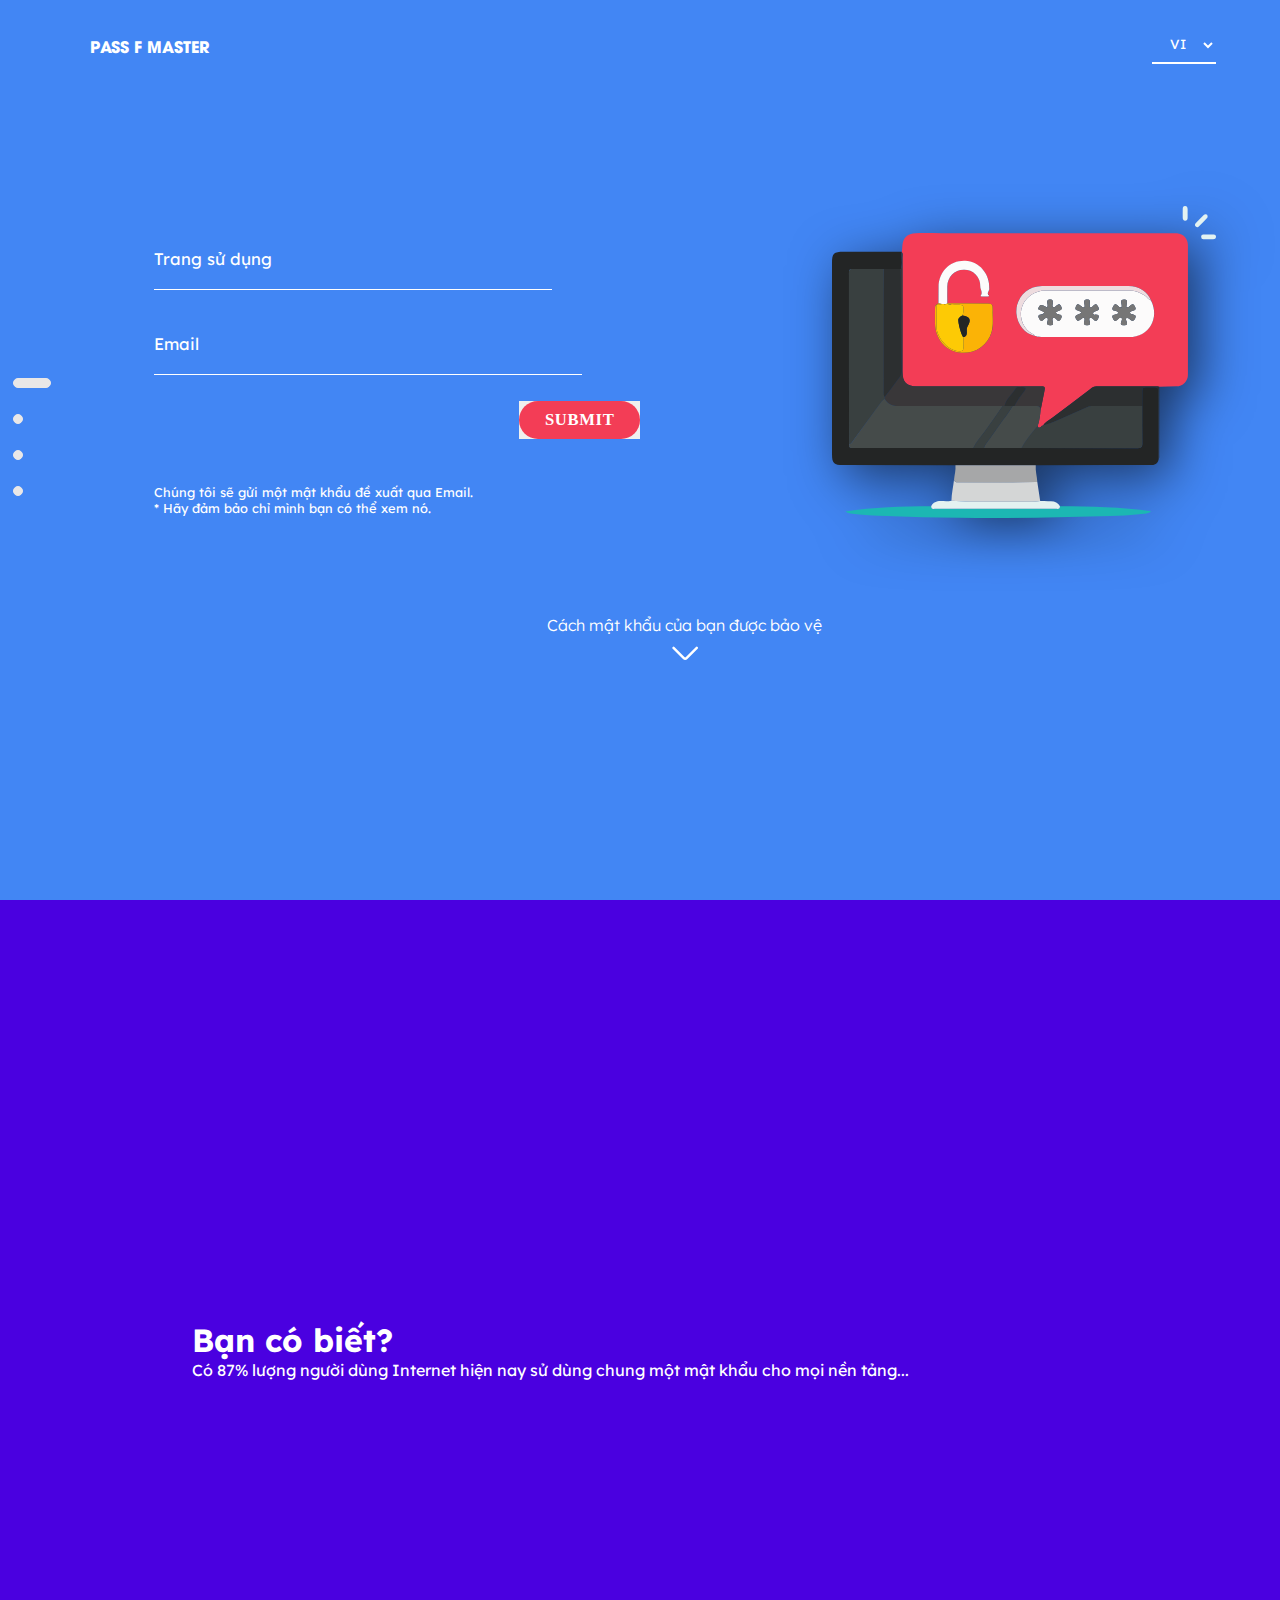
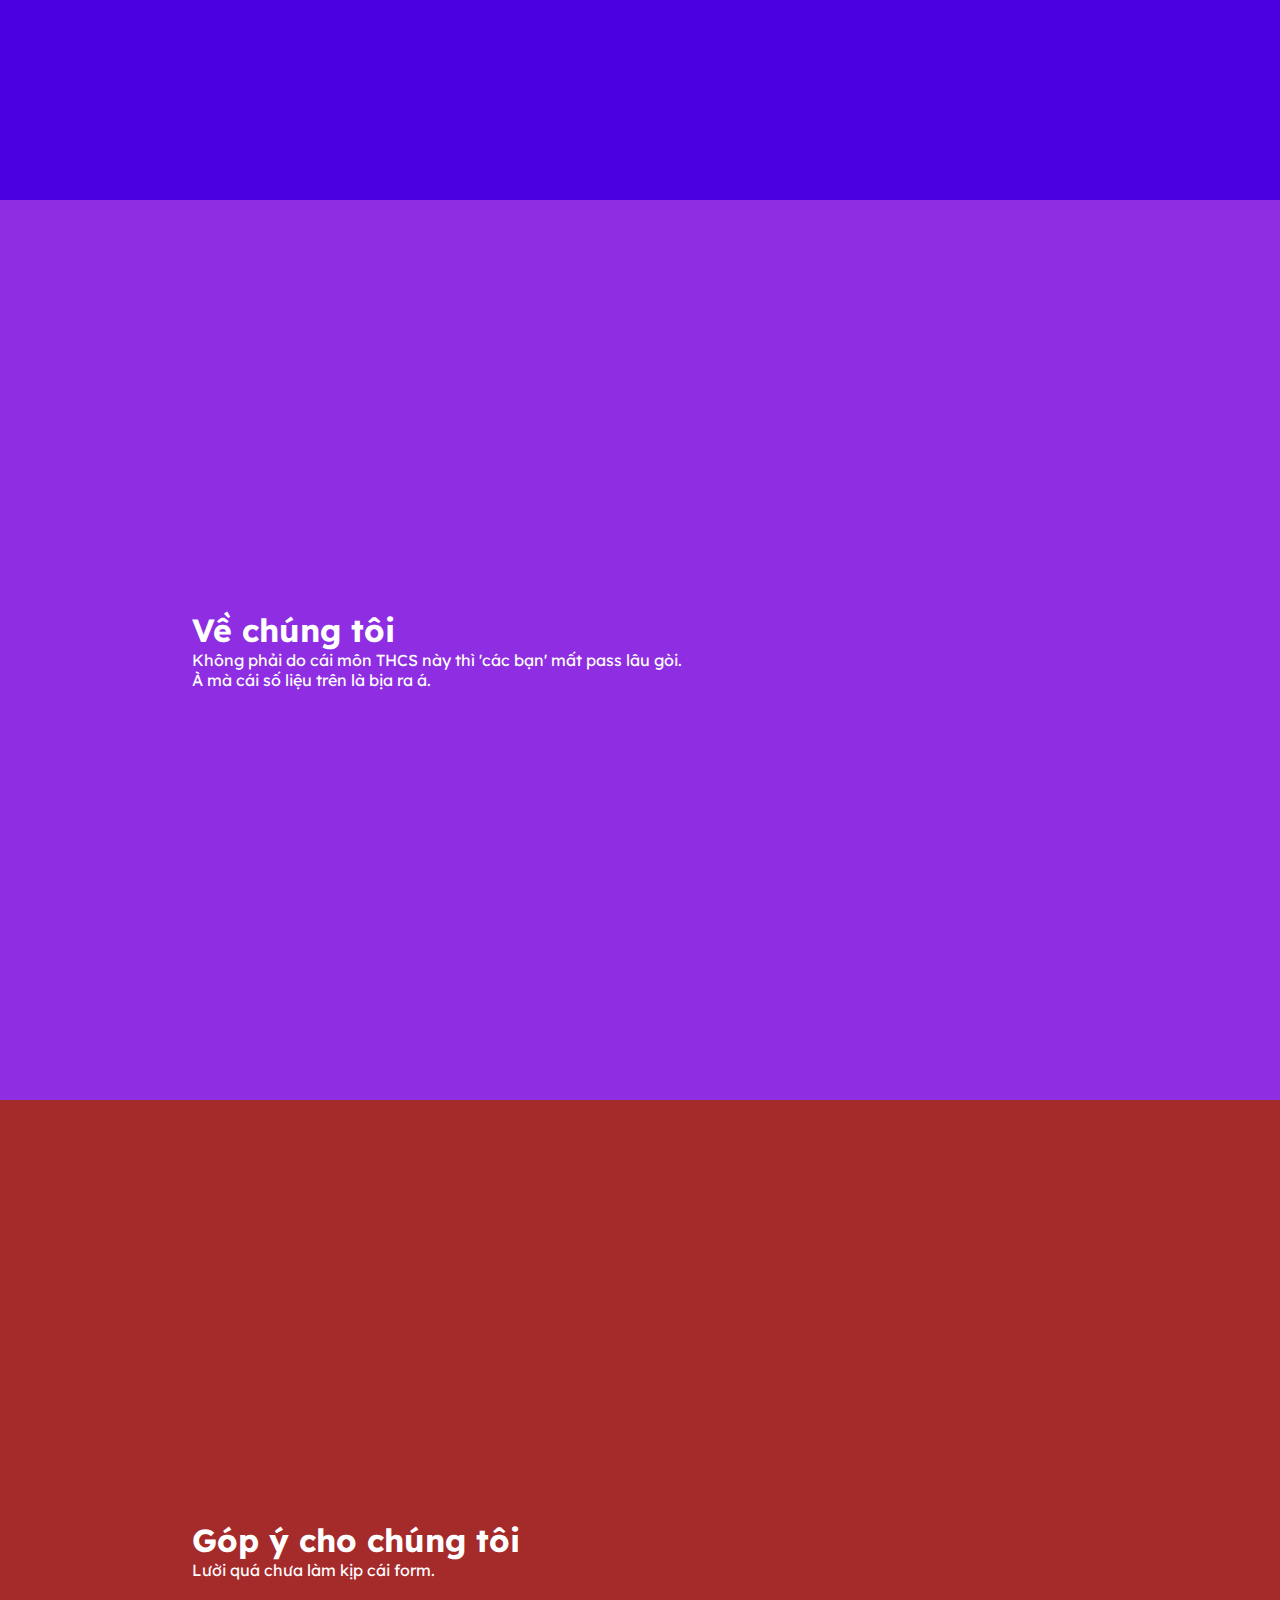
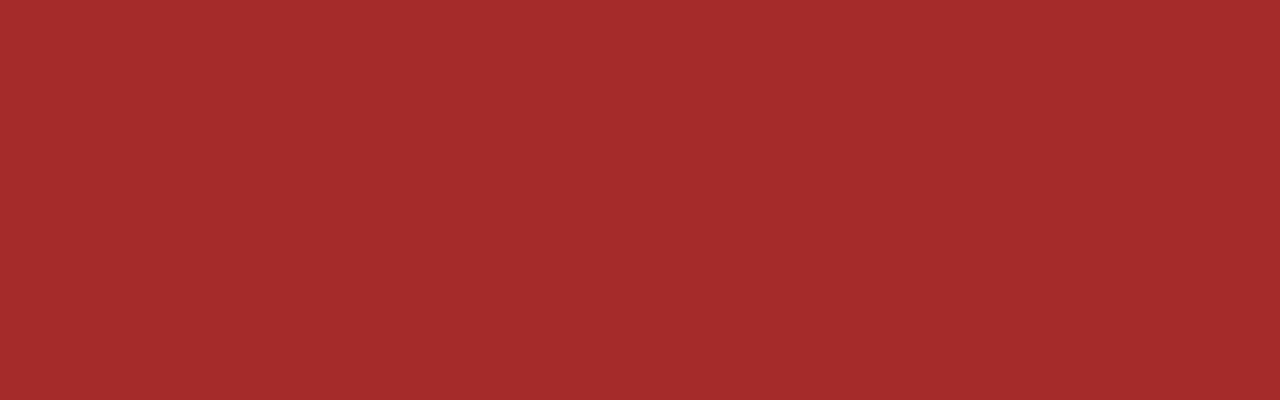
==== index.html @ 2cd06a3e "Rename Index.html to index.html" ====
<!DOCTYPE html>
<html lang="en">
  <head>
    <meta charset="UTF-8" />
    <meta http-equiv="X-UA-Compatible" content="IE=edge" />
    <meta name="viewport" content="width=device-width, initial-scale=1.0" />

    <title>Pass F Master - 'Pass' it Yourself</title>

    <img src="./Images/Socials.jpg" alt="Social_Image" style="display: none" />

    <link rel="preconnect" href="https://fonts.googleapis.com" />
    <link rel="preconnect" href="https://fonts.gstatic.com" crossorigin />
    <link
      href="https://fonts.googleapis.com/css2?family=Lexend:wght@100;200;300;400;500;600;700;800;900&display=swap"
      rel="stylesheet"
    />

    <link rel="stylesheet" href="./Styles/style.css" />
  </head>
  <body>
    <nav>
      <div id="NAV-dots"></div>
    </nav>
    <div class="container">
      <section class="section" id="section1">
        <div class="Header">
          <div id="logo">PASS F MASTER</div>
          <div id="Language_swap">
            <select name="Language" id="Language">
              <option value="VI">VI</option>
              <option value="EN">EN</option>
            </select>
          </div>
        </div>
        <div class="Main">
          <div id="submition">
            <form id="Social_Form" action="" method="POST">
              <div class="name-input" id="name">
                <input
                  type="text"
                  name="name"
                  autocomplete="off"
                  spellcheck="false"
                  required
                />
                <label for="name" class="name-label">
                  <span class="name-content">Trang sử dụng</span>
                </label>
              </div>
              <div class="name-input" id="mail">
                <input
                  type="text"
                  name="email"
                  autocomplete="off"
                  spellcheck="false"
                  required
                />
                <label for="name" class="name-label">
                  <span class="name-content">Email</span>
                </label>
              </div>

              <button type="submit">
                <div class="submit-button">
                  <div id="submit-confirm-box">
                    <svg
                      xmlns="http://www.w3.org/2000/svg"
                      viewBox="0 0 123.87 88.94"
                      id="submit-confirm"
                    >
                      <g id="Layer_2" data-name="Layer 2">
                        <g id="Layer_1-2" data-name="Layer 1">
                          <polyline
                            class="sbm-1"
                            points="5 49.02 39.93 83.94 118.87 5"
                          />
                        </g>
                      </g>
                    </svg>
                  </div>
                </div>
              </button>
            </form>
            <p>
              Chúng tôi sẽ gửi một mật khẩu đề xuất qua Email.<br />
              * Hãy đảm bảo chỉ mình bạn có thể xem nó.
            </p>
          </div>
          <div id="Illustration"></div>
        </div>
        <div class="Info_lead">
          <h2>Cách mật khẩu của bạn được bảo vệ</h2>
          <svg xmlns="http://www.w3.org/2000/svg" viewBox="0 0 200 315">
            <defs>
              <style>
                .sls-1 {
                  fill: none;
                  stroke: #292929;
                  stroke-linecap: round;
                  stroke-linejoin: round;
                  stroke-width: 50px;
                  overflow: visible;
                }
              </style>
            </defs>
            <g id="Layer_2" data-name="Layer 2">
              <g id="Layer_1-2" data-name="Layer 1">
                <path
                  class="sls-1"
                  d="M15,15,138,138a28,28,0,0,1,0,39.59l-123,123"
                />
              </g>
            </g>
          </svg>
        </div>
      </section>
      <section class="section" id="section2">
        <div class="column" id="You_Know">
          <h1>Bạn có biết?</h1>
          <p>
            Có 87% lượng người dùng Internet hiện nay sử dùng chung một mật khẩu
            cho mọi nền tảng...
          </p>
          <div class="Illustration"></div>
        </div>
        <div class="column"></div>
        <div class="column"></div>
      </section>
      <section class="section" id="section3">
            <div class="column" id="You_Know">
          <h1>Về chúng tôi</h1>
          <p>
            Không phải do cái môn THCS này thì 'các bạn' mất pass lâu gòi. <br>
            À mà cái số liệu trên là bịa ra á.
          </p>
          <div class="Illustration"></div>
      </section>
      <section class="section" id="section4">
            <div class="column" id="You_Know">
          <h1>Góp ý cho chúng tôi</h1>
          <p>
          Lười quá chưa làm kịp cái form.
          </p>
          <div class="Illustration"></div>
      </section>
    </div>
  </body>

  <script src="./app.js"></script>
</html>
---- Styles/style.css ----
* {
  margin: 0;
  padding: 0;
  -webkit-box-sizing: border-box;
          box-sizing: border-box;
  -webkit-transition: all 0.3s 0s ease-out;
  transition: all 0.3s 0s ease-out;
  font-family: "Lexend", sans-serif;
  -webkit-transition: height 0.8s 0.2s cubic-bezier(0.25, 0, 0, 1), width 0.8s 0.2s cubic-bezier(0.25, 0, 0, 1);
  transition: height 0.8s 0.2s cubic-bezier(0.25, 0, 0, 1), width 0.8s 0.2s cubic-bezier(0.25, 0, 0, 1);
}

@font-face {
  font-family: UTM Avo;
  src: url("../Fonts/utm-avo/UTM Avo.ttf") format("truetype");
  font-weight: normal;
}

@font-face {
  font-family: UTM Avo;
  src: url("../Fonts/utm-avo/UTM AvoBold.ttf") format("truetype");
  font-weight: bold;
}

@font-face {
  font-family: UTM Avo;
  src: url("../Fonts/utm-avo/UTM AvoBold_Italic.ttf") format("truetype");
  font-weight: bold;
  font-style: italic;
}

@font-face {
  font-family: UTM Avo;
  src: url("../Fonts/utm-avo/UTM AvoItalic.ttf") format("truetype");
  font-weight: normal;
  font-style: italic;
}

/*No scrolling on MY BODY*/
html {
  height: 100vh;
  width: 100vw;
  -webkit-transition: height 0.8s 0.2s cubic-bezier(0.25, 0, 0, 1);
  transition: height 0.8s 0.2s cubic-bezier(0.25, 0, 0, 1);
}

p,
h1,
h2,
h3 {
  color: white;
}

body {
  position: absolute;
  bottom: 0;
  width: 100vw;
  height: 100vh;
  overflow: hidden;
  background: #151515;
  -webkit-transition: all 0.8s 0.2s cubic-bezier(0.25, 0, 0, 1);
  transition: all 0.8s 0.2s cubic-bezier(0.25, 0, 0, 1);
}

nav {
  width: 5vw;
  height: 100vh;
  position: fixed;
  z-index: 11;
  display: -webkit-box;
  display: -ms-flexbox;
  display: flex;
  -webkit-box-orient: vertical;
  -webkit-box-direction: normal;
      -ms-flex-direction: column;
          flex-direction: column;
  -webkit-box-align: center;
      -ms-flex-align: center;
          align-items: center;
  -webkit-box-pack: center;
      -ms-flex-pack: center;
          justify-content: center;
  left: 0;
  bottom: 0;
  -webkit-transition: height 0.8s 0.2s cubic-bezier(0.25, 0, 0, 1);
  transition: height 0.8s 0.2s cubic-bezier(0.25, 0, 0, 1);
}

nav #return {
  background: transparent;
  width: 100%;
  height: 10vh;
  display: -webkit-box;
  display: -ms-flexbox;
  display: flex;
  -webkit-box-align: center;
      -ms-flex-align: center;
          align-items: center;
  -webkit-box-pack: center;
      -ms-flex-pack: center;
          justify-content: center;
  cursor: pointer;
}

nav #return:hover {
  background: #e9e7e7;
}

nav #return:hover .sls-1 {
  stroke: white;
}

nav #return svg {
  width: 30px;
  height: 30px;
  -webkit-transform: rotate(180deg) translateX(2px);
          transform: rotate(180deg) translateX(2px);
}

#NAV-dots {
  width: 100%;
  height: auto;
  display: -webkit-box;
  display: -ms-flexbox;
  display: flex;
  -webkit-box-orient: vertical;
  -webkit-box-direction: normal;
      -ms-flex-direction: column;
          flex-direction: column;
  -webkit-box-align: start;
      -ms-flex-align: start;
          align-items: flex-start;
  -webkit-box-pack: start;
      -ms-flex-pack: start;
          justify-content: flex-start;
  position: relative;
}

#NAV-dots .dot {
  height: 4vh;
  width: 100%;
  padding-left: 1vw;
  cursor: pointer;
}

#NAV-dots .dot div {
  background: #e9e7e7;
  width: 10px;
  height: 10px;
  border-radius: 7px;
  -webkit-transition: all 0.6s cubic-bezier(0.25, 0, 0, 1);
  transition: all 0.6s cubic-bezier(0.25, 0, 0, 1);
  border: 1px solid #e9e7e7;
}

#NAV-dots .dot:hover div {
  background: transparent;
}

#NAV-dots .dot:nth-child(1) div {
  width: 3vw;
  /*Reset On Page Reload*/
}

nav #Blank {
  height: 10vh;
}

/* Container - Scroll Part*/
.container {
  position: absolute;
  width: 100vw;
  min-height: 100vh;
  display: -webkit-box;
  display: -ms-flexbox;
  display: flex;
  -webkit-box-orient: vertical;
  -webkit-box-direction: normal;
      -ms-flex-direction: column;
          flex-direction: column;
  -webkit-box-align: start;
      -ms-flex-align: start;
          align-items: flex-start;
  -webkit-box-pack: start;
      -ms-flex-pack: start;
          justify-content: flex-start;
  -webkit-transition: height 0.8s 0.2s cubic-bezier(0.25, 0, 0, 1), width 0.8s 0.2s cubic-bezier(0.25, 0, 0, 1), -webkit-transform 0.6s cubic-bezier(0.25, 0, 0, 1);
  transition: height 0.8s 0.2s cubic-bezier(0.25, 0, 0, 1), width 0.8s 0.2s cubic-bezier(0.25, 0, 0, 1), -webkit-transform 0.6s cubic-bezier(0.25, 0, 0, 1);
  transition: transform 0.6s cubic-bezier(0.25, 0, 0, 1), height 0.8s 0.2s cubic-bezier(0.25, 0, 0, 1), width 0.8s 0.2s cubic-bezier(0.25, 0, 0, 1);
  transition: transform 0.6s cubic-bezier(0.25, 0, 0, 1), height 0.8s 0.2s cubic-bezier(0.25, 0, 0, 1), width 0.8s 0.2s cubic-bezier(0.25, 0, 0, 1), -webkit-transform 0.6s cubic-bezier(0.25, 0, 0, 1);
  -webkit-transform: translateY(0);
          transform: translateY(0);
}

.container section {
  -webkit-box-align: center;
      -ms-flex-align: center;
          align-items: center;
  -webkit-box-pack: center;
      -ms-flex-pack: center;
          justify-content: center;
  width: 100vw;
  height: 100vh;
  display: -webkit-box;
  display: -ms-flexbox;
  display: flex;
  position: relative;
}

#section1 {
  -webkit-box-align: center;
      -ms-flex-align: center;
          align-items: center;
  -webkit-box-pack: start;
      -ms-flex-pack: start;
          justify-content: flex-start;
  -webkit-box-orient: vertical;
  -webkit-box-direction: normal;
      -ms-flex-direction: column;
          flex-direction: column;
  gap: 2vw;
  background: #4286f4;
  padding-left: 7vw;
}

#section1 .Header {
  display: -webkit-box;
  display: -ms-flexbox;
  display: flex;
  width: 100%;
  height: 10vh;
  -webkit-box-orient: horizontal;
  -webkit-box-direction: normal;
      -ms-flex-direction: row;
          flex-direction: row;
  -webkit-box-align: center;
      -ms-flex-align: center;
          align-items: center;
  -webkit-box-pack: justify;
      -ms-flex-pack: justify;
          justify-content: space-between;
  padding-right: 5vw;
}

#section1 .Header #logo {
  color: white;
  font-family: "UTM Avo";
  font-weight: bold;
}

#section1 .Header select {
  width: 5vw;
  height: 3vw;
  border: none;
  background: none;
  border-bottom: white solid 2px;
  color: white;
  outline: none;
  text-align: center;
  position: relative;
}

#section1 .Header option {
  text-align: center;
  width: 100%;
  height: 100%;
  border: none;
  color: #4286f4;
}

#section1 .Header option:hover {
  color: white;
  background: #4286f4;
}

#section1 .Main {
  width: 100%;
  min-height: 30vh;
  margin-top: 10vh;
  position: relative;
  display: -webkit-box;
  display: -ms-flexbox;
  display: flex;
  -webkit-box-orient: horizontal;
  -webkit-box-direction: normal;
      -ms-flex-direction: row;
          flex-direction: row;
  -webkit-box-align: center;
      -ms-flex-align: center;
          align-items: center;
  -webkit-box-pack: justify;
      -ms-flex-pack: justify;
          justify-content: space-between;
  padding-right: 5vw;
}

#section1 #Illustration {
  width: 30vw;
  height: 30vw;
  background-image: url(../Vectors/Sec1_Illustration.svg);
  background-size: 100%;
  background-repeat: no-repeat;
  -webkit-filter: drop-shadow(1vw 1vw 2vw #00000096);
          filter: drop-shadow(1vw 1vw 2vw #00000096);
}

#section1 #submition {
  width: 38vw;
  height: 100%;
  margin-left: 5vw;
  display: -webkit-box;
  display: -ms-flexbox;
  display: flex;
  -webkit-box-orient: vertical;
  -webkit-box-direction: normal;
      -ms-flex-direction: column;
          flex-direction: column;
  -webkit-box-pack: start;
      -ms-flex-pack: start;
          justify-content: flex-start;
  -webkit-box-align: center;
      -ms-flex-align: center;
          align-items: center;
  position: relative;
}

#section1 #submition p {
  color: white;
  margin-top: 5vh;
  width: 100%;
  text-align: left;
  font-size: 0.8rem;
}

#section1 .Info_lead {
  width: 100%;
  height: auto;
  display: -webkit-box;
  display: -ms-flexbox;
  display: flex;
  -webkit-box-orient: vertical;
  -webkit-box-direction: normal;
      -ms-flex-direction: column;
          flex-direction: column;
  -webkit-box-align: center;
      -ms-flex-align: center;
          align-items: center;
  -webkit-box-pack: start;
      -ms-flex-pack: start;
          justify-content: flex-start;
  gap: 0.5vw;
  margin-bottom: 1vw;
}

#section1 .Info_lead h2 {
  color: white;
  font-size: 1rem;
  font-weight: 300;
}

#section1 .Info_lead svg {
  width: 3vw;
  height: 2vw;
  -webkit-transform: rotate(90deg);
          transform: rotate(90deg);
}

#section1 .Info_lead .sls-1 {
  stroke: white;
  stroke-width: 30px;
}

#Social_Form {
  width: 100%;
  position: relative;
  display: -webkit-box;
  display: -ms-flexbox;
  display: flex;
  -webkit-box-orient: vertical;
  -webkit-box-direction: normal;
      -ms-flex-direction: column;
          flex-direction: column;
}

#Email,
#Email a {
  font-family: "Poppins";
  text-decoration: none;
  font-weight: 600;
  font-size: 1.3vw;
  color: white;
  margin-top: 6vh;
  -webkit-transition: all 0.7s cubic-bezier(0.25, 0, 0, 1);
  transition: all 0.7s cubic-bezier(0.25, 0, 0, 1);
}

#Email:hover a {
  color: #f33d56;
  cursor: none;
  letter-spacing: 0.1vw;
}

.name-input {
  width: 100%;
  margin-top: 1.7vw;
  position: relative;
  display: -webkit-box;
  display: -ms-flexbox;
  display: flex;
  -webkit-box-orient: vertical;
  -webkit-box-direction: normal;
      -ms-flex-direction: column;
          flex-direction: column;
}

#name,
#mail,
#subject {
  height: 7vh;
}

#message {
  height: 14vh;
  cursor: none;
}

.name-input input,
#message textarea {
  width: 100%;
  height: 100%;
  border: none;
  outline: none;
  background: none;
  font-family: "Lexend";
  font-size: 1.4vw;
  font-weight: 400;
}

#message textarea {
  margin-top: 1vw;
}

.name-input input:hover {
  cursor: none;
}

.name-input label {
  height: 100%;
  width: 82%;
  font-family: "Poppins";
  font-size: 1.3vw;
  font-weight: 400;
  color: white;
  position: absolute;
  pointer-events: none;
  display: -webkit-box;
  display: -ms-flexbox;
  display: flex;
  -webkit-box-orient: vertical;
  -webkit-box-direction: normal;
      -ms-flex-direction: column;
          flex-direction: column;
  -webkit-box-align: start;
      -ms-flex-align: start;
          align-items: flex-start;
  -webkit-box-pack: center;
      -ms-flex-pack: center;
          justify-content: center;
  border-bottom: 1px solid white;
  -webkit-transition: all 0.7s cubic-bezier(0.25, 0, 0, 1);
  transition: all 0.7s cubic-bezier(0.25, 0, 0, 1);
}

.name-input:nth-child(2) label {
  width: 88%;
}

.name-input:nth-child(3) label {
  width: 77%;
}

.name-input:nth-child(4) label {
  width: 85%;
}

.name-input label::after {
  content: "";
  height: 100%;
  width: 0;
  position: absolute;
  border-bottom: 3px solid #f33d56;
  -webkit-transition: all 0.7s cubic-bezier(0.25, 0, 0, 1);
  transition: all 0.7s cubic-bezier(0.25, 0, 0, 1);
}

.name-input:hover .name-label {
  color: #f33d56;
}

.name-input input:focus + label::after,
.name-input input:valid + label::after {
  width: 100%;
}

.name-input input:focus + label,
.name-input input:valid + label {
  font-size: 0.9vw;
  width: 100%;
}

.name-input input:focus + label span,
.name-input input:valid + label span {
  -webkit-transform: translateY(-3.5vh);
          transform: translateY(-3.5vh);
}

#message textarea:focus + label::after,
#message textarea:valid + label::after {
  width: 100%;
}

#message textarea:focus + label span,
#message textarea:valid + label span {
  -webkit-transform: translateY(-7vh);
          transform: translateY(-7vh);
}

#message textarea:focus + label,
#message textarea:valid + label {
  font-size: 0.9vw;
  width: 100%;
}

#decor4 {
  width: 66vw;
  height: 66vw;
  background-image: url(../Images/decor4s.png);
  background-size: cover;
  position: absolute;
  image-resolution: 72dpi;
  bottom: 0;
  left: 0;
  -webkit-transform: translateX(-20%) translateY(40%);
          transform: translateX(-20%) translateY(40%);
  -webkit-filter: drop-shadow(-3vw 2vw 5vw #ffffffa2);
          filter: drop-shadow(-3vw 2vw 5vw #ffffffa2);
  z-index: -1;
  -webkit-transition: all 0.8s 0s cubic-bezier(0.25, 0, 0, 1);
  transition: all 0.8s 0s cubic-bezier(0.25, 0, 0, 1);
}

#color4 {
  content: "";
  width: 47vw;
  height: 47vw;
  position: absolute;
  bottom: -25vw;
  left: -13vw;
  background: linear-gradient(60deg, #f33d56, #bd3f32);
  -webkit-filter: blur(12vw);
          filter: blur(12vw);
  z-index: -3;
}

#Social_Form button {
  border: none;
  overflow: visible;
  margin-top: 2vw;
  height: auto;
  width: auto;
  z-index: 0;
  -ms-flex-item-align: end;
      align-self: flex-end;
  justify-self: flex-end;
}

.submit-button {
  position: relative;
  background: #f33d56;
  height: 3vw;
  width: auto;
  display: -webkit-box;
  display: -ms-flexbox;
  display: flex;
  position: relative;
  -webkit-box-align: center;
      -ms-flex-align: center;
          align-items: center;
  -webkit-box-pack: center;
      -ms-flex-pack: center;
          justify-content: center;
  border-radius: 5vw;
  padding-left: 2vw;
  padding-right: 2vw;
}

.submit-button::after {
  content: "SUBMIT";
  font-size: 1.3vw;
  color: transparent;
  font-family: "Poppins";
  font-weight: 600;
  letter-spacing: 0.05vw;
  background: white;
  position: absolute;
  height: 100%;
  width: 100%;
  border-radius: 5vw;
  -webkit-clip-path: circle(0% at bottom 20% right 30%);
          clip-path: circle(0% at bottom 20% right 30%);
  -webkit-transition: all 0.3s 0s ease-out;
  transition: all 0.3s 0s ease-out;
  z-index: 0;
}

.submit-button::before {
  content: "SUBMIT";
  font-size: 1.3vw;
  color: white;
  font-family: "Poppins";
  font-weight: 600;
  letter-spacing: 0.05vw;
  -webkit-transition: all 0.3s 0s ease-out;
  transition: all 0.3s 0s ease-out;
  z-index: 2;
}

.submit-button:hover::after {
  -webkit-clip-path: circle(100% at bottom 20% right 30%);
          clip-path: circle(100% at bottom 20% right 30%);
  letter-spacing: 0.2vw;
  -webkit-transform: translateX(0.2vw);
          transform: translateX(0.2vw);
}

.submit-button:hover::before {
  color: white;
  letter-spacing: 0.2vw;
  -webkit-transform: translateX(0.2vw);
          transform: translateX(0.2vw);
}

.submit-button:hover {
  background: white;
  cursor: none;
  padding-left: 3vw;
  padding-right: 3vw;
}

#submit-confirm-box {
  width: 0;
  height: auto;
  overflow: visible;
  margin-left: 0;
  -webkit-transition: all 0.7s cubic-bezier(0.25, 0, 0, 1);
  transition: all 0.7s cubic-bezier(0.25, 0, 0, 1);
  z-index: 2;
}

#submit-confirm {
  width: 3vw;
  height: 1.6vw;
  stroke-dasharray: 15vw;
  stroke-dashoffset: 15vw;
  -webkit-transition: all 0.7s cubic-bezier(0.25, 0, 0, 1);
  transition: all 0.7s cubic-bezier(0.25, 0, 0, 1);
}

.sbm-1 {
  fill: none;
  stroke: white;
  stroke-linecap: round;
  stroke-linejoin: round;
  stroke-width: 10px;
  -webkit-transition: all 0.7s 0s ease-out;
  transition: all 0.7s 0s ease-out;
}

.submit-button:hover .sbm-1 {
  stroke: #f33d56;
}

#section2 {
  -webkit-box-align: center;
      -ms-flex-align: center;
          align-items: center;
  -webkit-box-pack: justify;
      -ms-flex-pack: justify;
          justify-content: space-between;
  -webkit-box-orient: horizontal;
  -webkit-box-direction: normal;
      -ms-flex-direction: row;
          flex-direction: row;
  gap: 2vw;
  padding-left: 15vw;
  background: #4a00e0;
}

#section3 {
  -webkit-box-align: center;
      -ms-flex-align: center;
          align-items: center;
  -webkit-box-pack: justify;
      -ms-flex-pack: justify;
          justify-content: space-between;
  -webkit-box-orient: horizontal;
  -webkit-box-direction: normal;
      -ms-flex-direction: row;
          flex-direction: row;
  gap: 2vw;
  background: #8e2de2;
  padding-left: 15vw;
}

#section4 {
  -webkit-box-align: center;
      -ms-flex-align: center;
          align-items: center;
  -webkit-box-pack: justify;
      -ms-flex-pack: justify;
          justify-content: space-between;
  -webkit-box-orient: horizontal;
  -webkit-box-direction: normal;
      -ms-flex-direction: row;
          flex-direction: row;
  gap: 2vw;
  background: brown;
  padding-left: 15vw;
}
/*# sourceMappingURL=style.css.map */
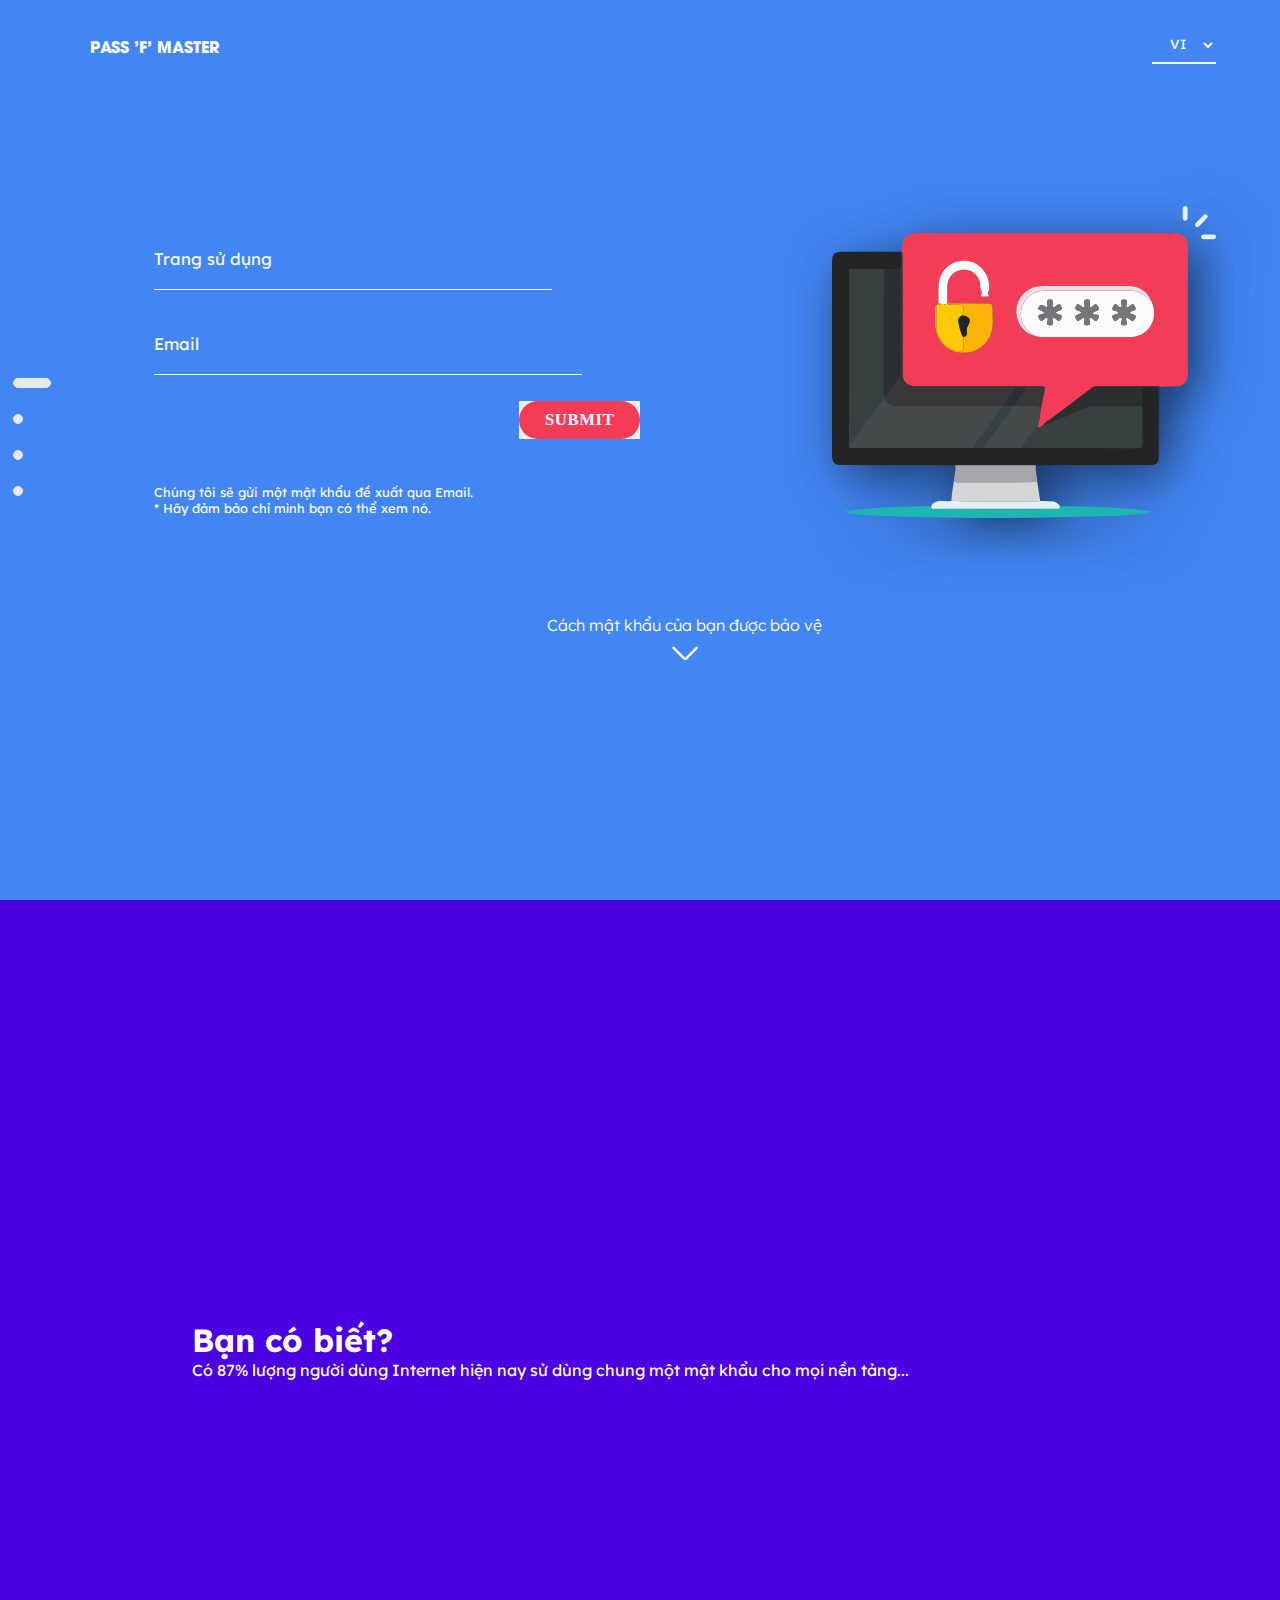
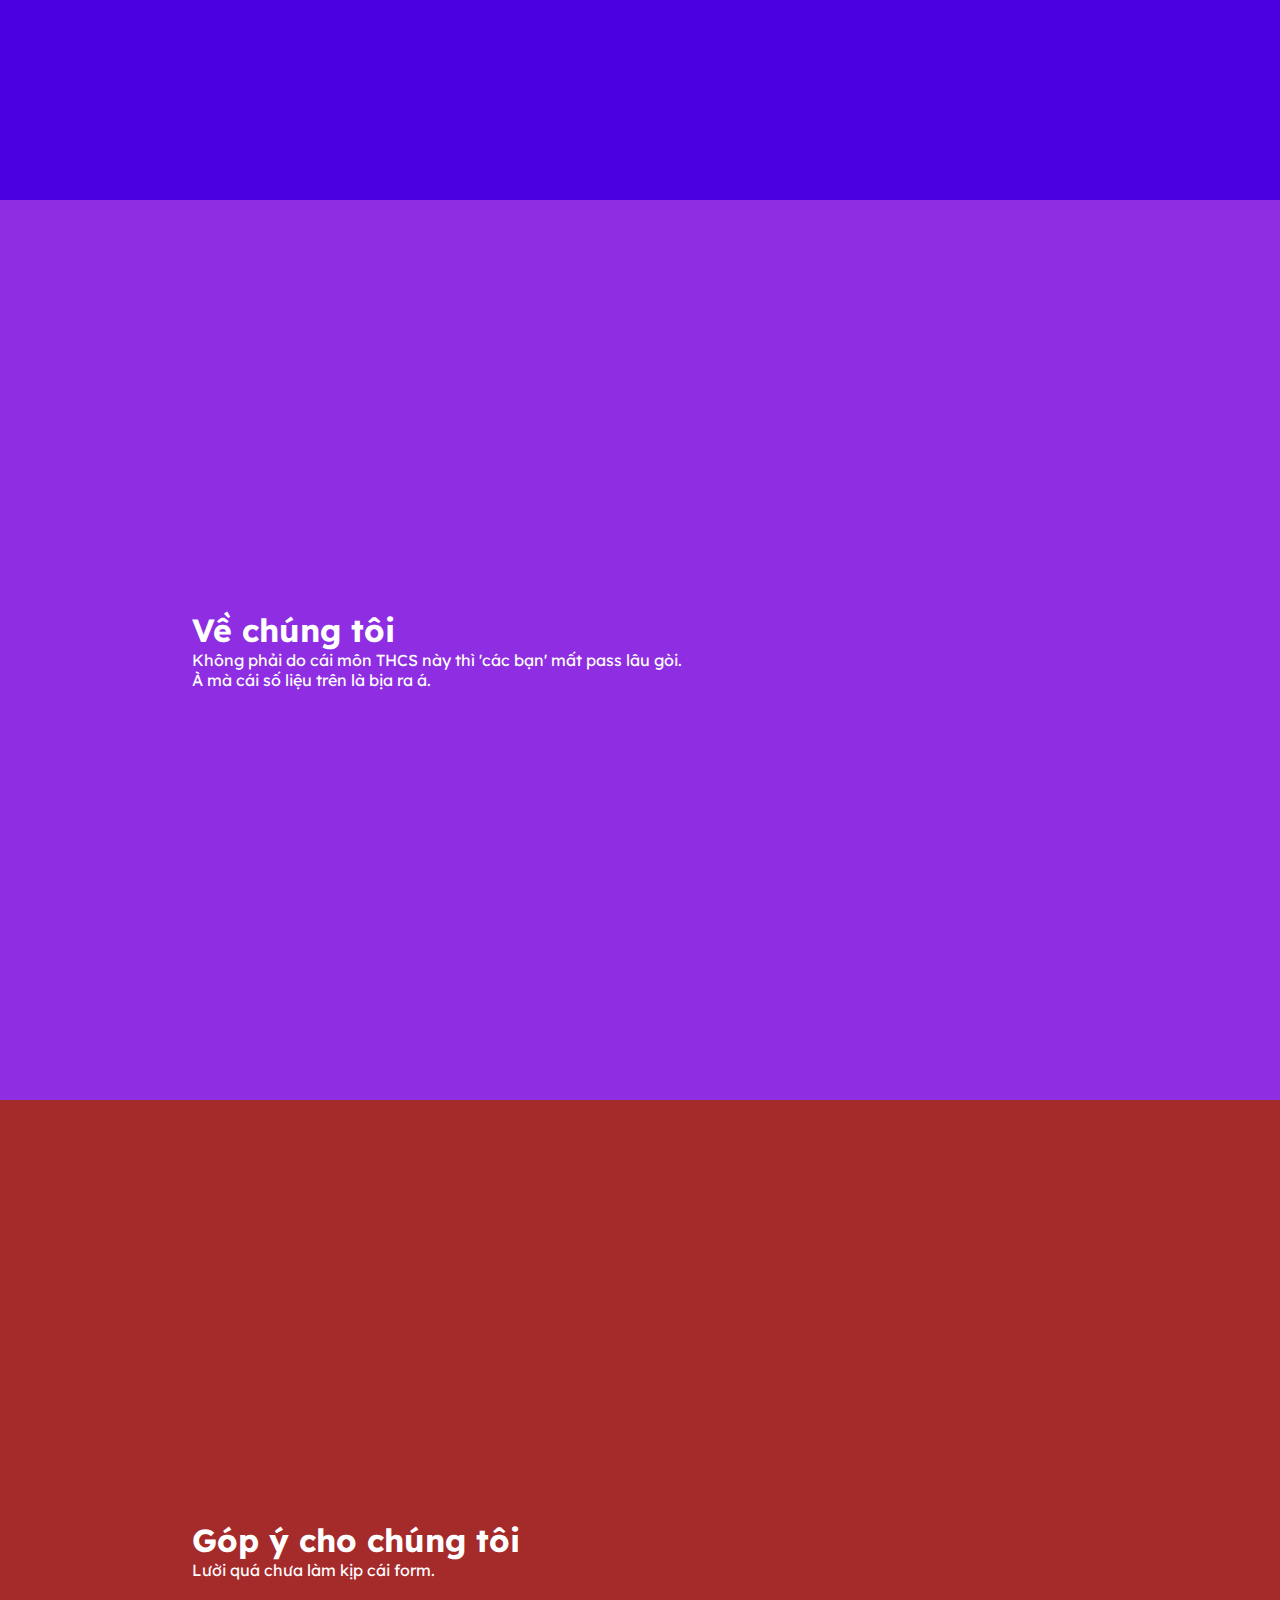
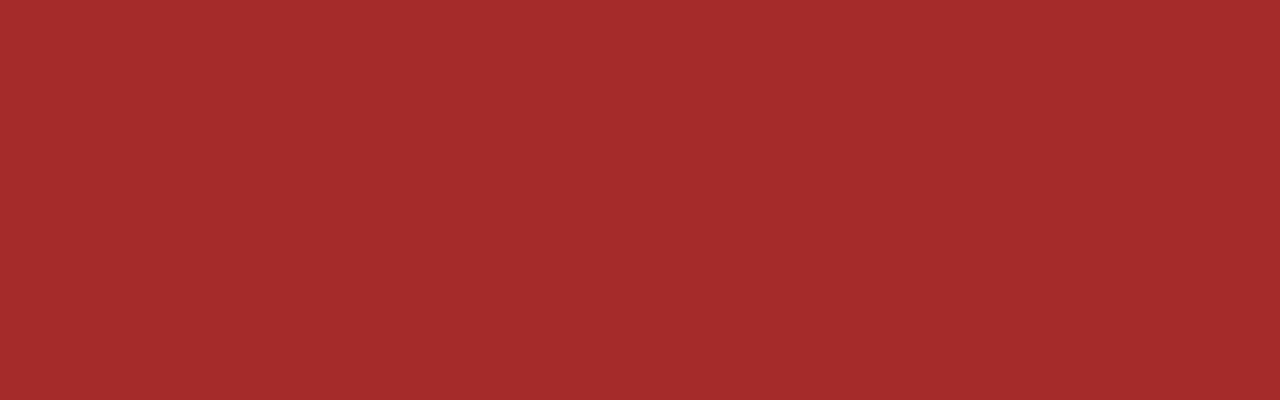
==== commit 691beee3: "Update index.html" ====
--- a/index.html
+++ b/index.html
@@ -25,7 +25,7 @@
     <div class="container">
       <section class="section" id="section1">
         <div class="Header">
-          <div id="logo">PASS F MASTER</div>
+          <div id="logo">PASS 'F' MASTER</div>
           <div id="Language_swap">
             <select name="Language" id="Language">
               <option value="VI">VI</option>
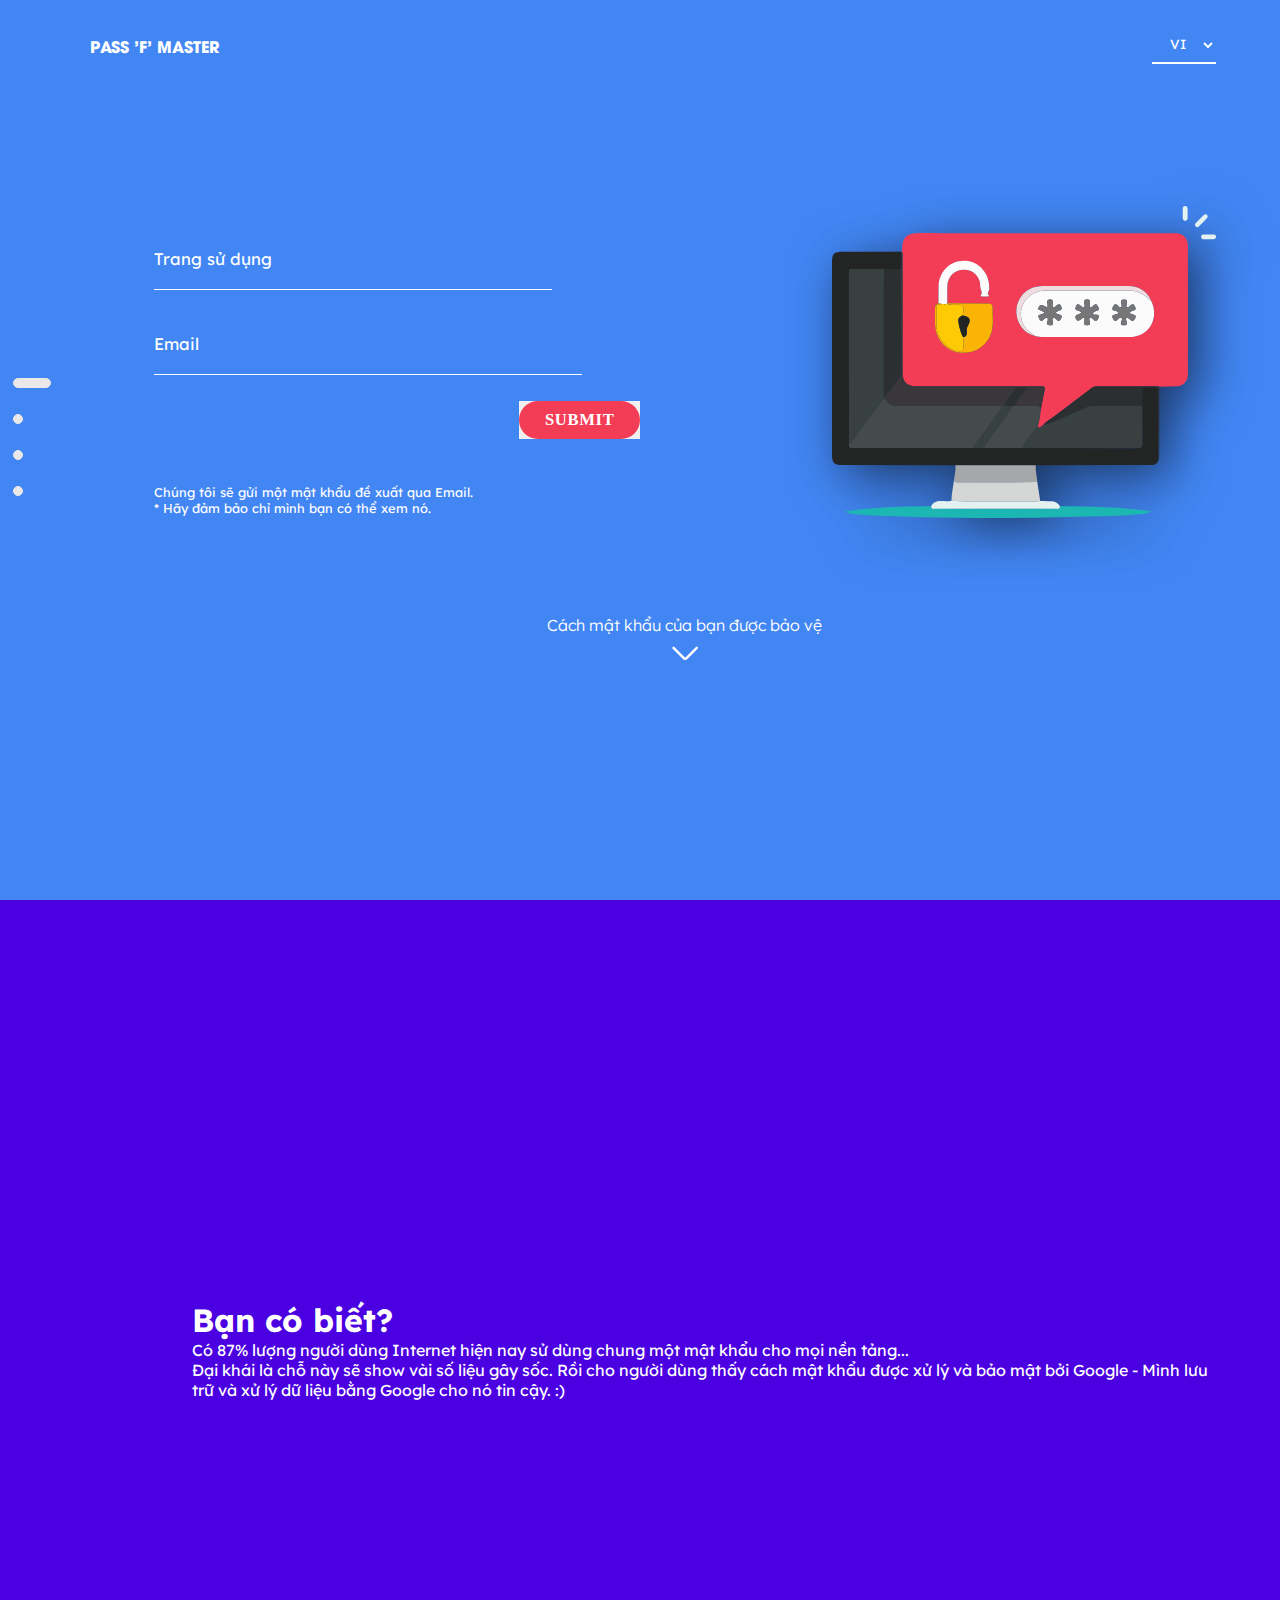
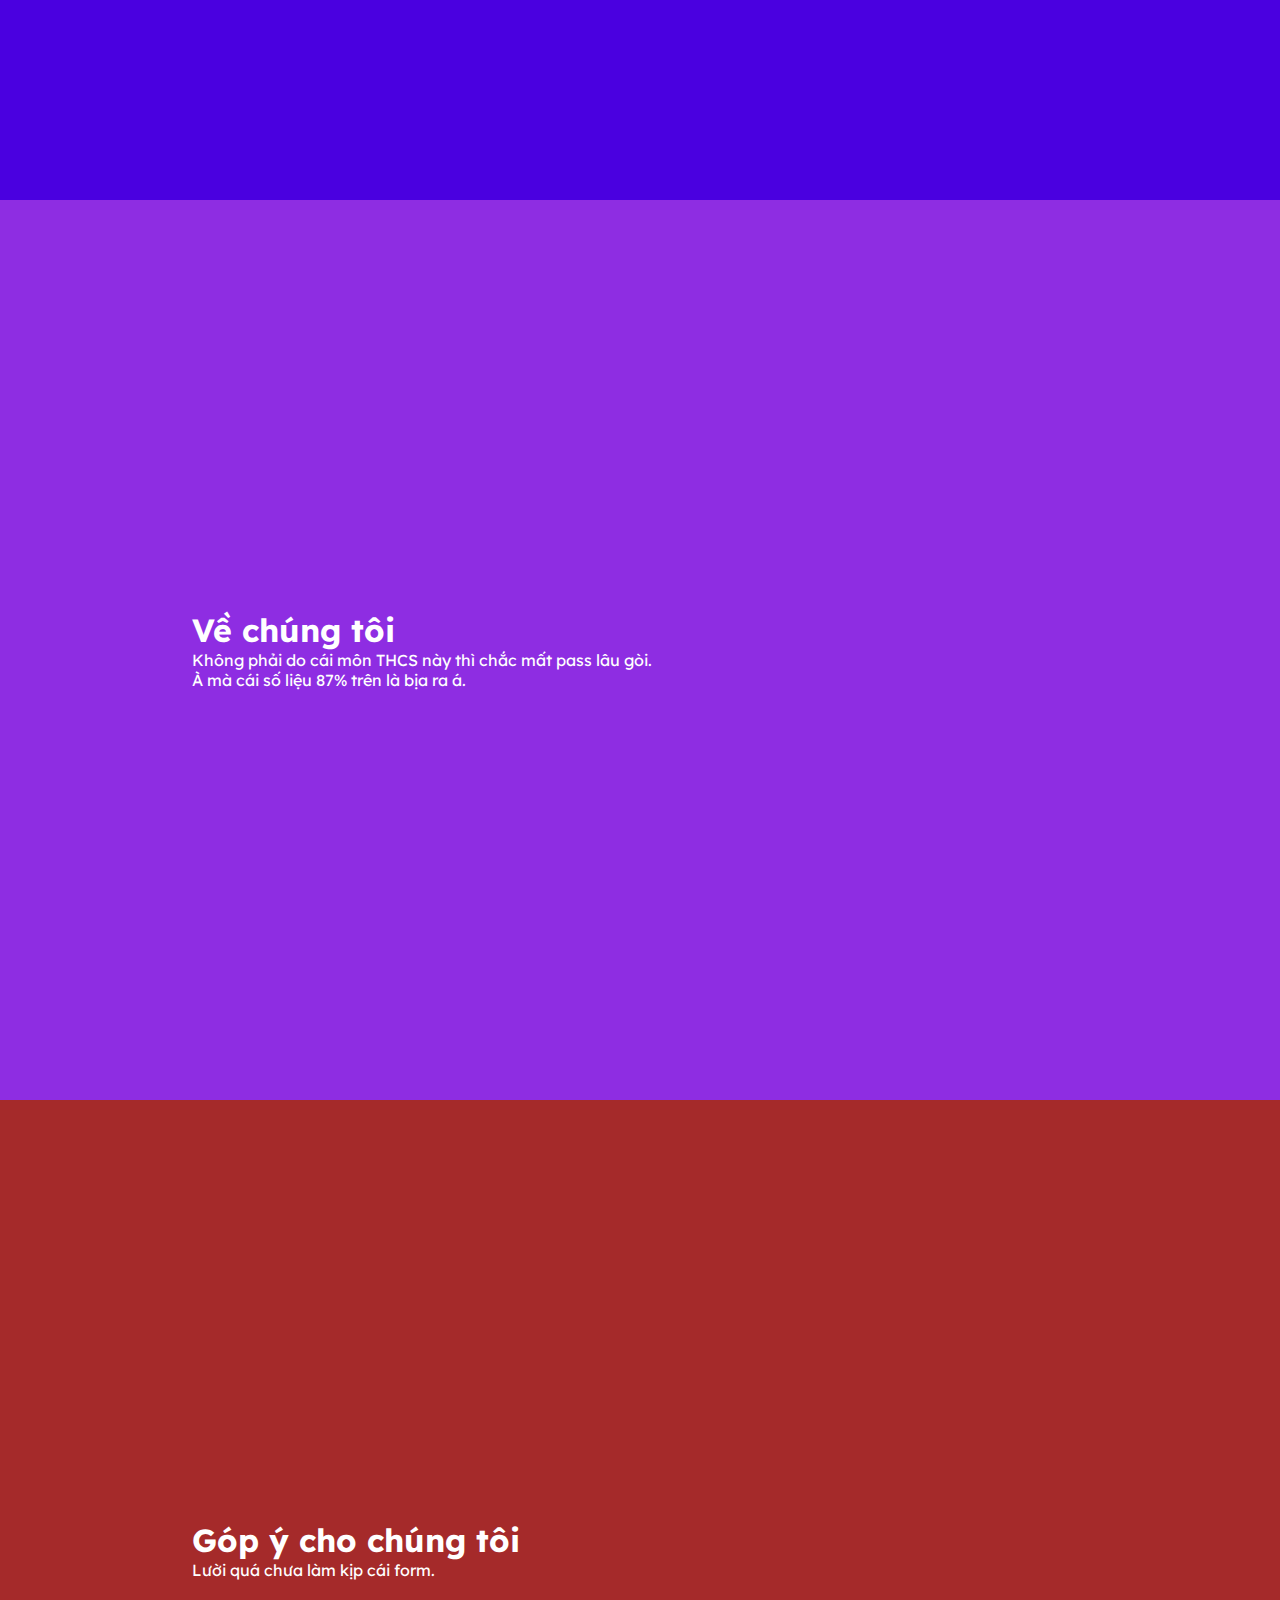
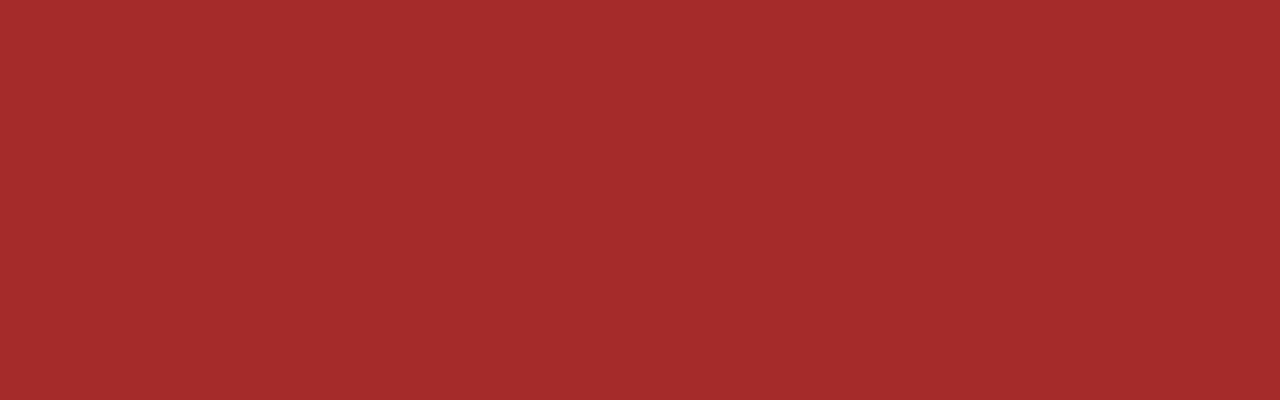
==== commit f02ba9fa: "Add files via upload" ====
--- a/index.html
+++ b/index.html
@@ -5,7 +5,7 @@
     <meta http-equiv="X-UA-Compatible" content="IE=edge" />
     <meta name="viewport" content="width=device-width, initial-scale=1.0" />
 
-    <title>Pass F Master - 'Pass' it Yourself</title>
+    <title>Pass 'F' Master - 'Pass' it Yourself</title>
 
     <img src="./Images/Socials.jpg" alt="Social_Image" style="display: none" />
 
@@ -122,6 +122,11 @@
             Có 87% lượng người dùng Internet hiện nay sử dùng chung một mật khẩu
             cho mọi nền tảng...
           </p>
+            <p>
+            Đại khái là chỗ này sẽ show vài số liệu gây sốc. 
+            Rồi cho người dùng thấy cách mật khẩu được xử lý và bảo mật bởi Google 
+            - Mình lưu trữ và xử lý dữ liệu bằng Google cho nó tin cậy. :)
+          </p>
           <div class="Illustration"></div>
         </div>
         <div class="column"></div>
@@ -131,8 +136,8 @@
             <div class="column" id="You_Know">
           <h1>Về chúng tôi</h1>
           <p>
-            Không phải do cái môn THCS này thì 'các bạn' mất pass lâu gòi. <br>
-            À mà cái số liệu trên là bịa ra á.
+            Không phải do cái môn THCS này thì chắc mất pass lâu gòi. <br>
+            À mà cái số liệu 87% trên là bịa ra á.
           </p>
           <div class="Illustration"></div>
       </section>
--- a/Styles/style.css
+++ b/Styles/style.css
@@ -396,7 +396,6 @@
 
 #Email:hover a {
   color: #f33d56;
-  cursor: none;
   letter-spacing: 0.1vw;
 }
 
@@ -421,7 +420,7 @@
 
 #message {
   height: 14vh;
-  cursor: none;
+  cursor: pointer;
 }
 
 .name-input input,
@@ -441,7 +440,7 @@
 }
 
 .name-input input:hover {
-  cursor: none;
+  cursor: pointer;
 }
 
 .name-input label {
@@ -592,6 +591,7 @@
   border-radius: 5vw;
   padding-left: 2vw;
   padding-right: 2vw;
+  cursor: pointer;
 }
 
 .submit-button::after {
@@ -642,7 +642,6 @@
 
 .submit-button:hover {
   background: white;
-  cursor: none;
   padding-left: 3vw;
   padding-right: 3vw;
 }
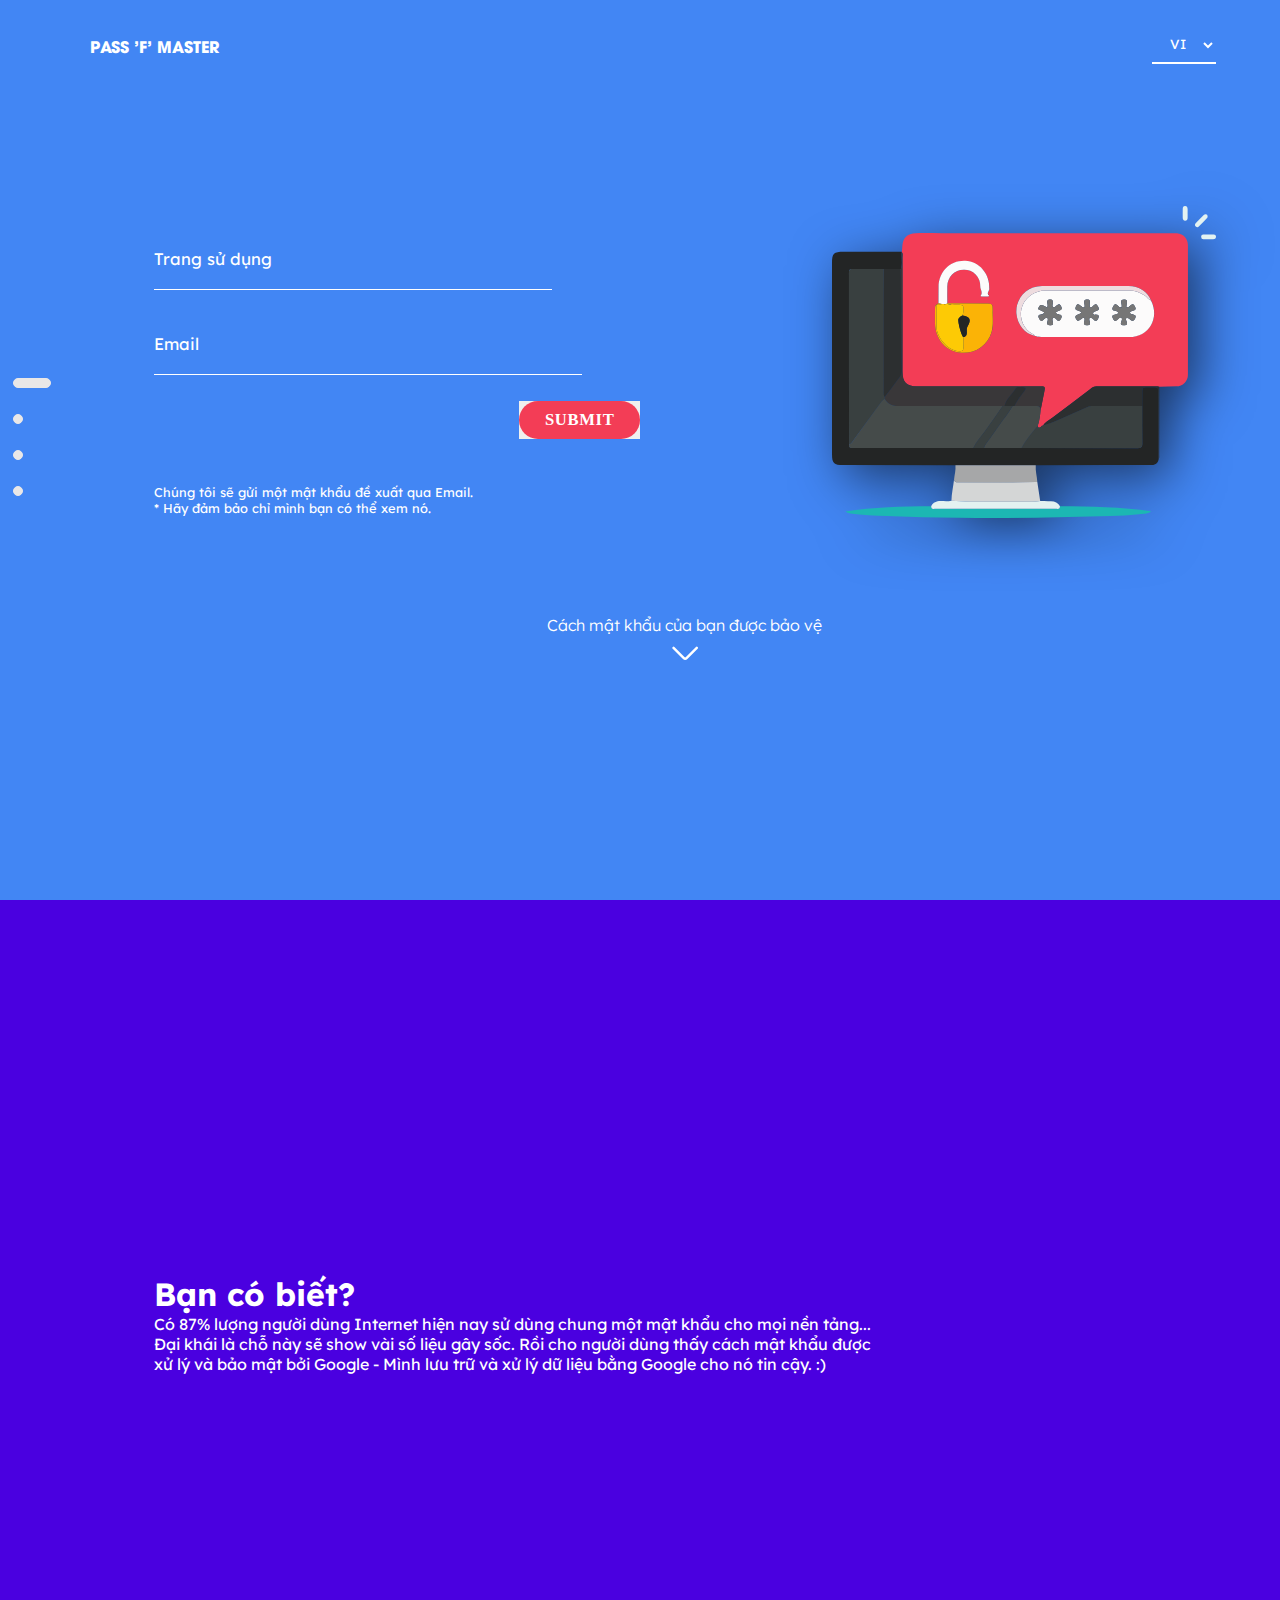
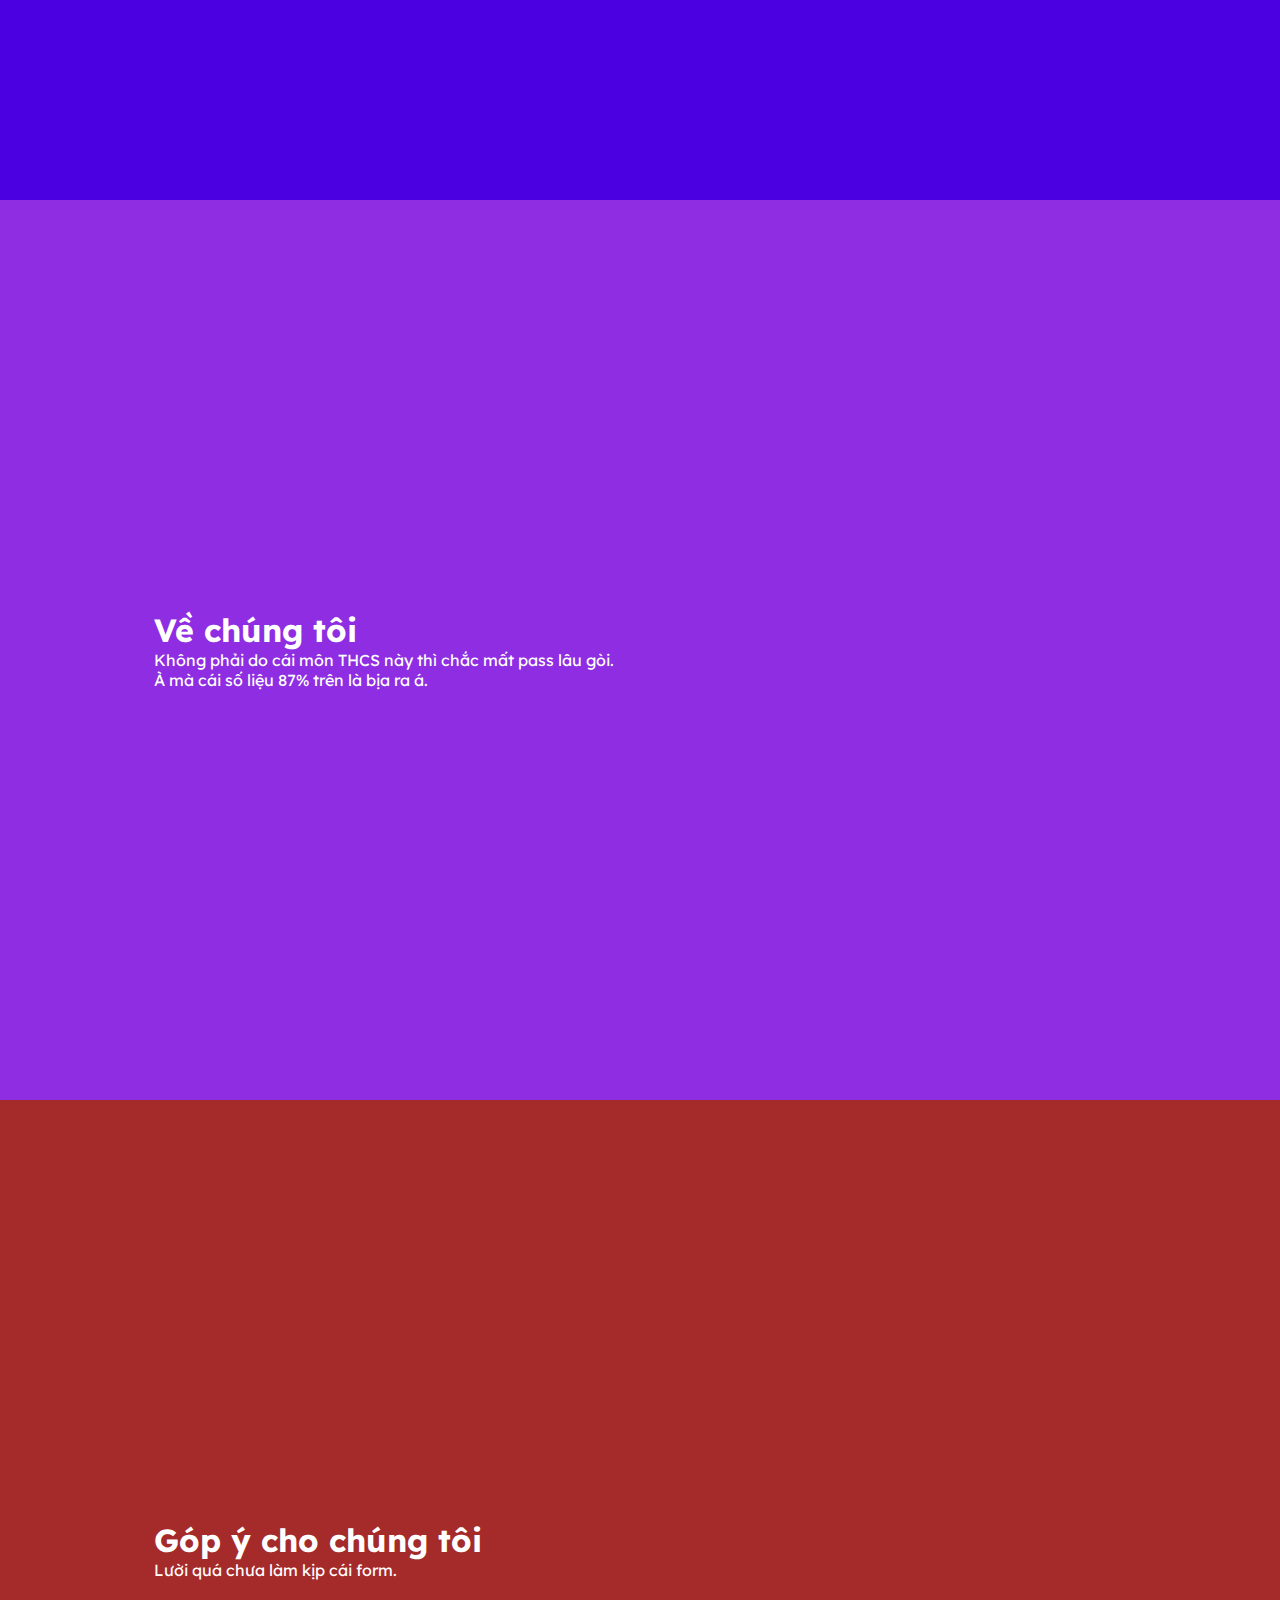
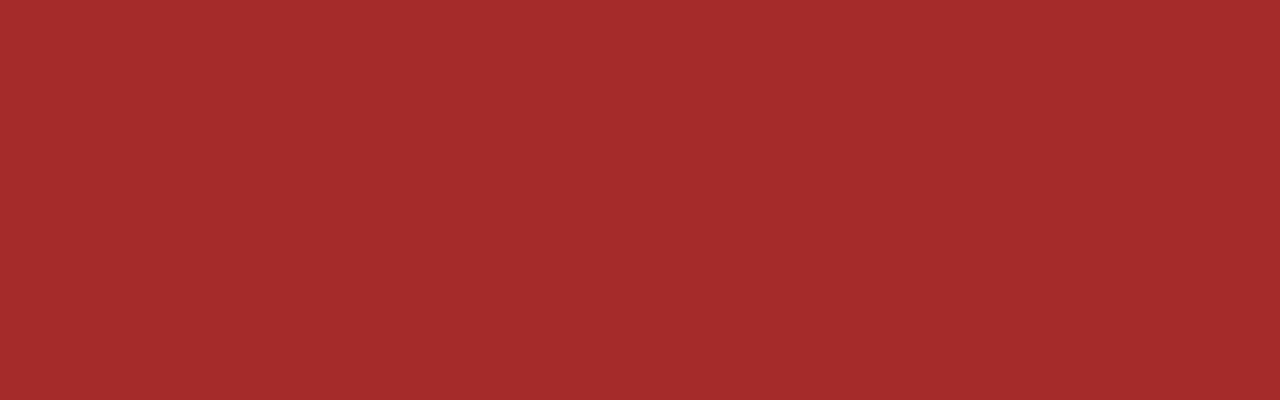
==== commit b28d79f6: "Add files via upload" ====
--- a/index.html
+++ b/index.html
@@ -153,4 +153,5 @@
   </body>
 
   <script src="./app.js"></script>
+  <script src="./data.js"></script>
 </html>
--- a/Styles/style.css
+++ b/Styles/style.css
@@ -432,11 +432,13 @@
   background: none;
   font-family: "Lexend";
   font-size: 1.4vw;
+  color: white;
   font-weight: 400;
 }
 
 #message textarea {
   margin-top: 1vw;
+  color: white;
 }
 
 .name-input input:hover {
@@ -683,6 +685,34 @@
   -webkit-box-align: center;
       -ms-flex-align: center;
           align-items: center;
+  -webkit-box-pack: center;
+      -ms-flex-pack: center;
+          justify-content: center;
+  -webkit-box-orient: vertical;
+  -webkit-box-direction: normal;
+      -ms-flex-direction: column;
+          flex-direction: column;
+  gap: 2vw;
+  padding-left: 7vw;
+  background: #4a00e0;
+}
+
+.column {
+  width: 100%;
+  height: auto;
+  position: relative;
+  padding-left: 5vw;
+}
+
+.column p {
+  width: 65%;
+  height: auto;
+}
+
+#section3 {
+  -webkit-box-align: center;
+      -ms-flex-align: center;
+          align-items: center;
   -webkit-box-pack: justify;
       -ms-flex-pack: justify;
           justify-content: space-between;
@@ -691,11 +721,11 @@
       -ms-flex-direction: row;
           flex-direction: row;
   gap: 2vw;
-  padding-left: 15vw;
-  background: #4a00e0;
-}
-
-#section3 {
+  background: #8e2de2;
+  padding-left: 7vw;
+}
+
+#section4 {
   -webkit-box-align: center;
       -ms-flex-align: center;
           align-items: center;
@@ -707,23 +737,7 @@
       -ms-flex-direction: row;
           flex-direction: row;
   gap: 2vw;
-  background: #8e2de2;
-  padding-left: 15vw;
-}
-
-#section4 {
-  -webkit-box-align: center;
-      -ms-flex-align: center;
-          align-items: center;
-  -webkit-box-pack: justify;
-      -ms-flex-pack: justify;
-          justify-content: space-between;
-  -webkit-box-orient: horizontal;
-  -webkit-box-direction: normal;
-      -ms-flex-direction: row;
-          flex-direction: row;
-  gap: 2vw;
   background: brown;
-  padding-left: 15vw;
+  padding-left: 7vw;
 }
 /*# sourceMappingURL=style.css.map */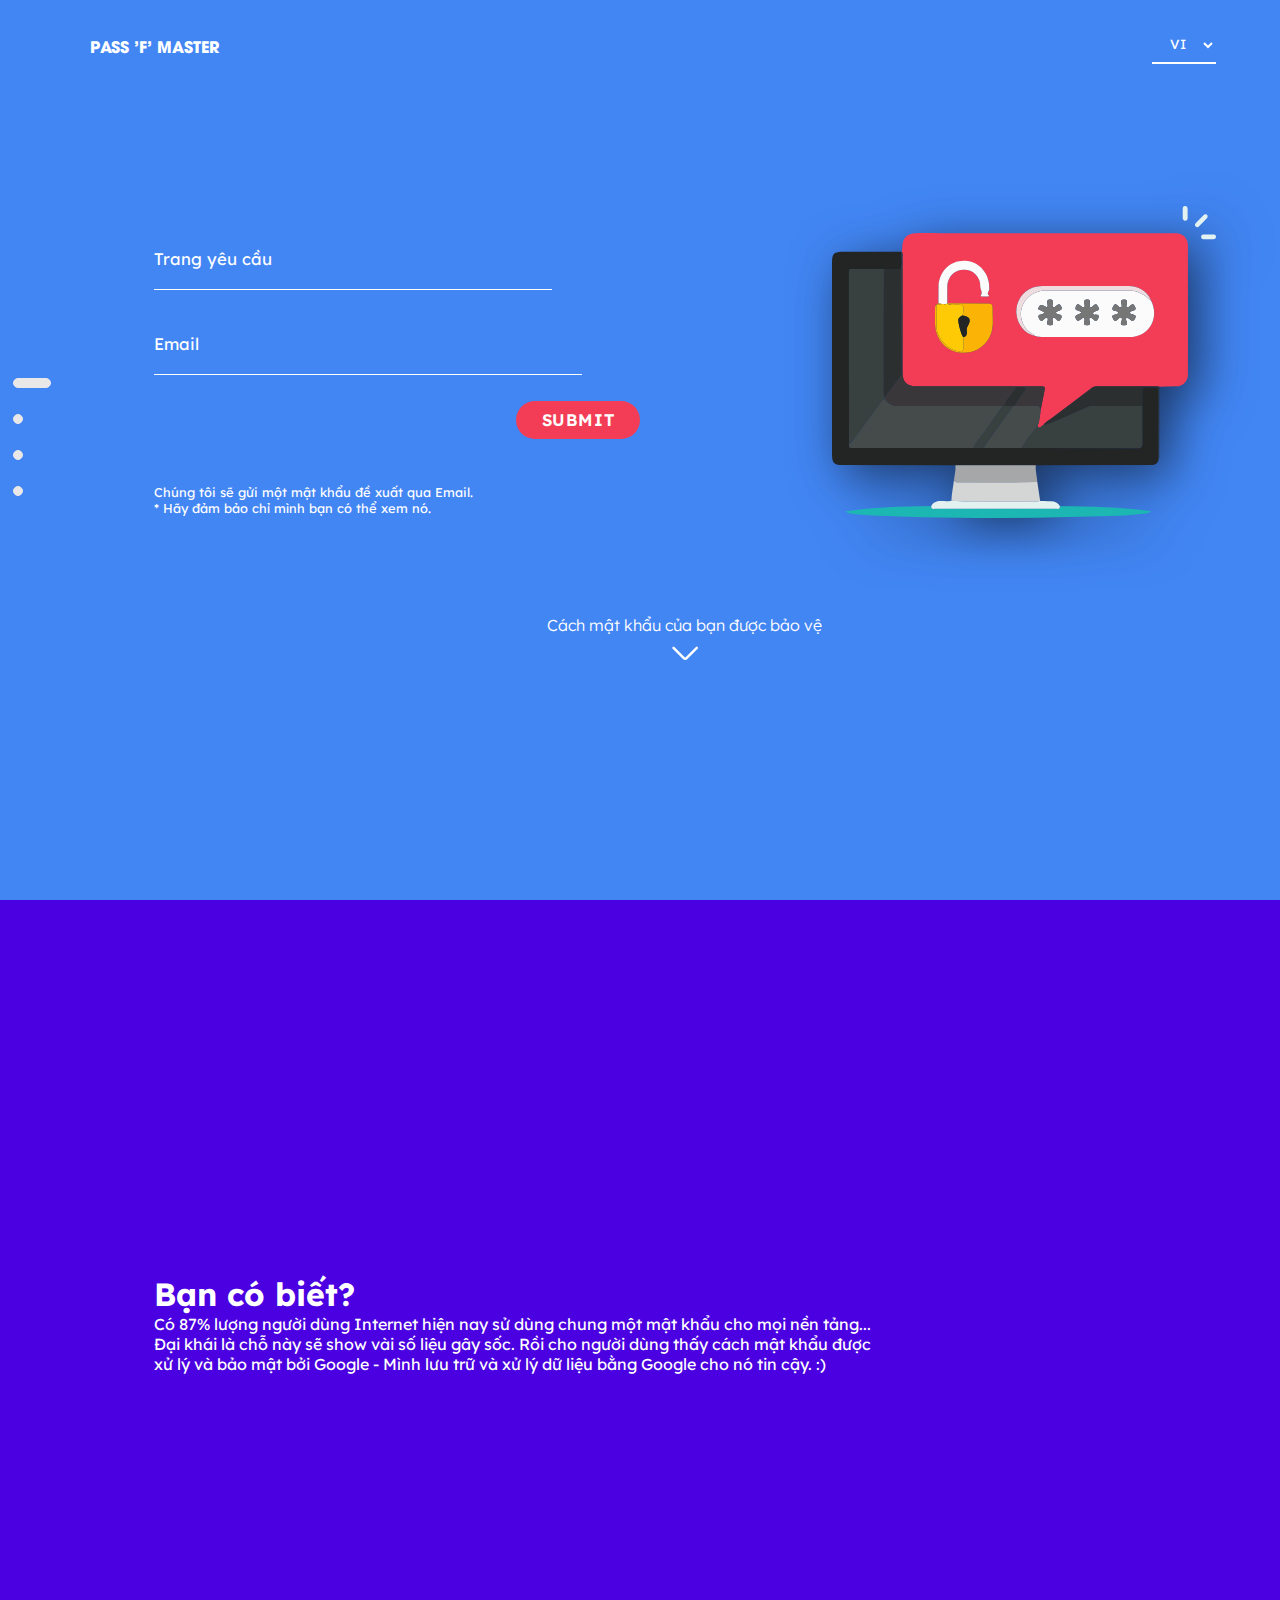
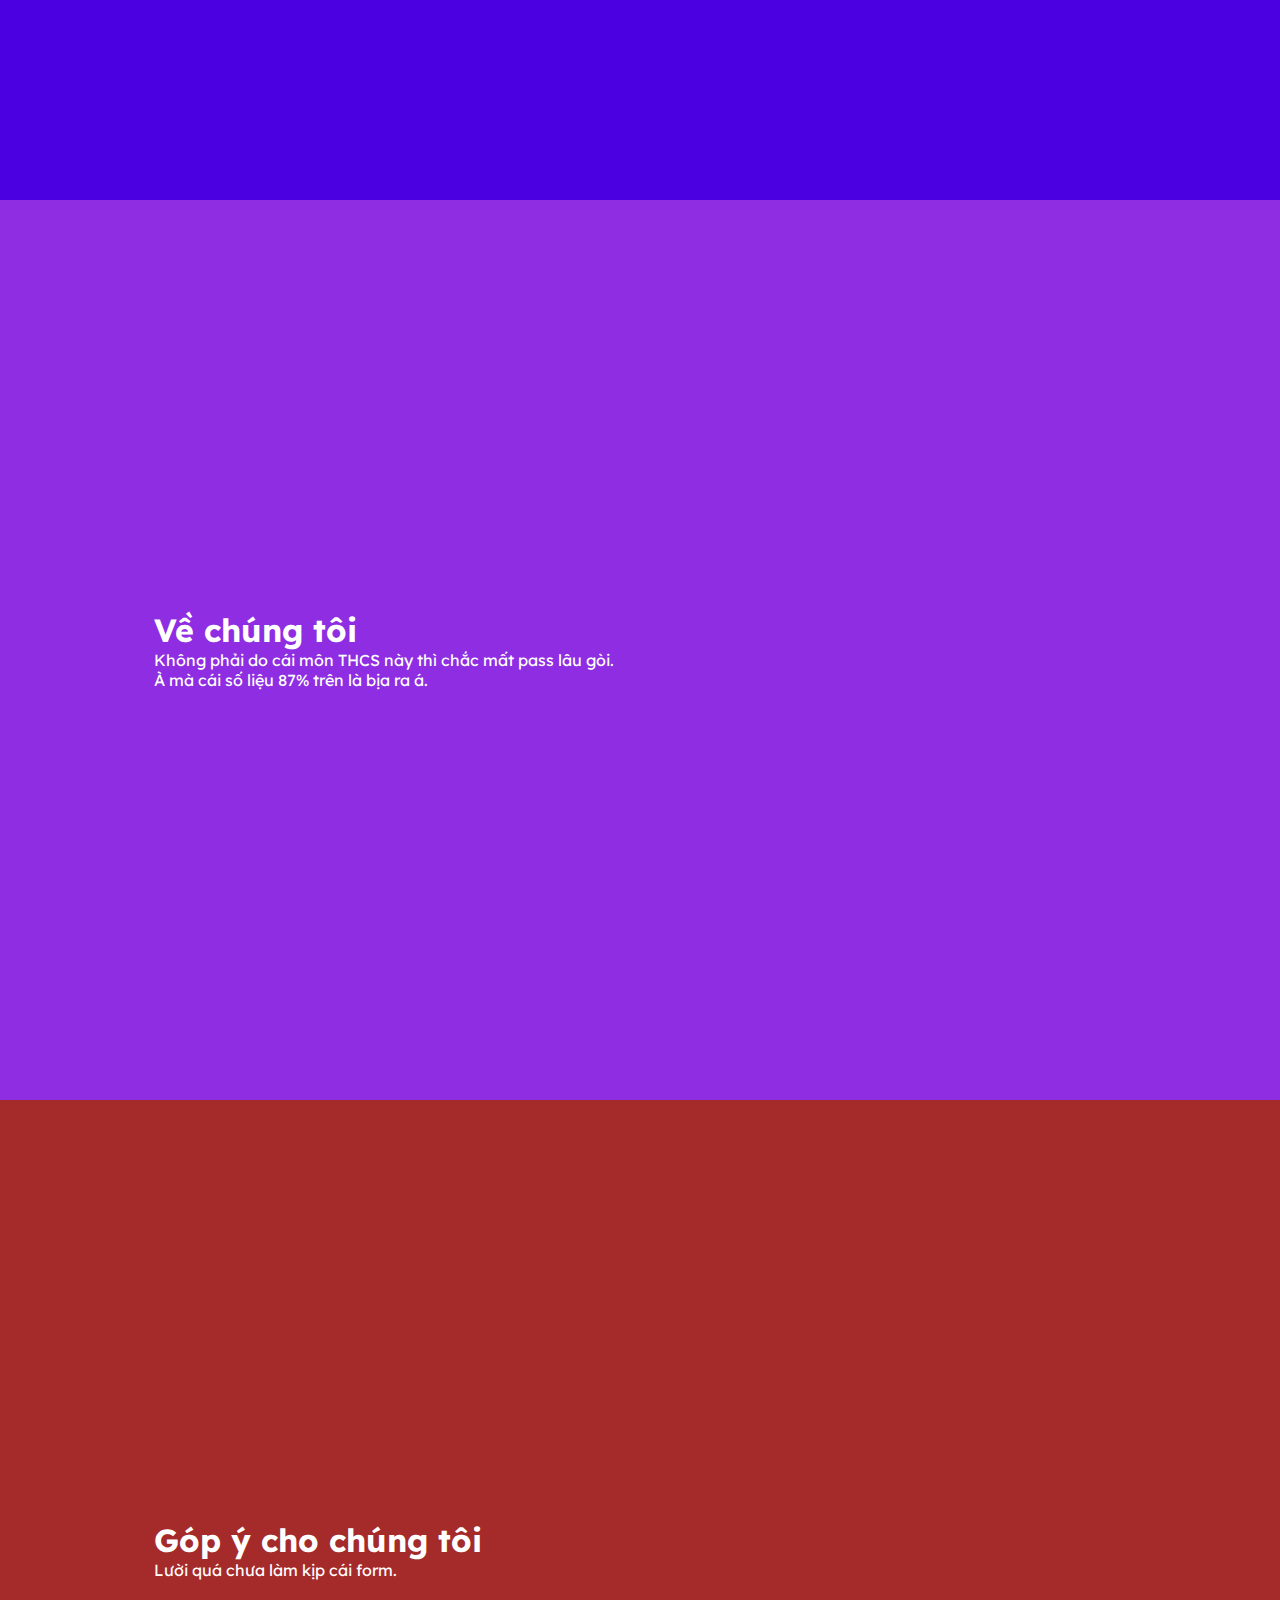
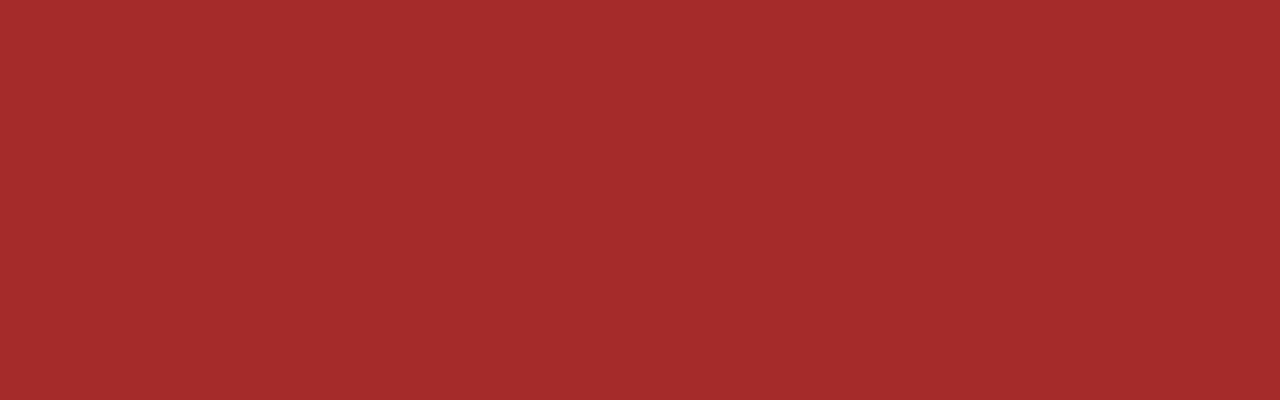
==== commit 58b1f69c: "Add files via upload" ====
--- a/index.html
+++ b/index.html
@@ -45,7 +45,7 @@
                   required
                 />
                 <label for="name" class="name-label">
-                  <span class="name-content">Trang sử dụng</span>
+                  <span class="name-content">Trang yêu cầu</span>
                 </label>
               </div>
               <div class="name-input" id="mail">
--- a/Styles/style.css
+++ b/Styles/style.css
@@ -6,8 +6,10 @@
   -webkit-transition: all 0.3s 0s ease-out;
   transition: all 0.3s 0s ease-out;
   font-family: "Lexend", sans-serif;
-  -webkit-transition: height 0.8s 0.2s cubic-bezier(0.25, 0, 0, 1), width 0.8s 0.2s cubic-bezier(0.25, 0, 0, 1);
-  transition: height 0.8s 0.2s cubic-bezier(0.25, 0, 0, 1), width 0.8s 0.2s cubic-bezier(0.25, 0, 0, 1);
+  /*
+  transition: height 0.8s 0.2s cubic-bezier(0.25, 0, 0, 1),
+    width 0.8s 0.2s cubic-bezier(0.25, 0, 0, 1);
+    */
 }
 
 @font-face {
@@ -322,6 +324,8 @@
       -ms-flex-align: center;
           align-items: center;
   position: relative;
+  -webkit-transition: all 0.7s cubic-bezier(0.25, 0, 0, 1);
+  transition: all 0.7s cubic-bezier(0.25, 0, 0, 1);
 }
 
 #section1 #submition p {
@@ -384,7 +388,7 @@
 
 #Email,
 #Email a {
-  font-family: "Poppins";
+  font-family: "Lexend";
   text-decoration: none;
   font-weight: 600;
   font-size: 1.3vw;
@@ -448,7 +452,7 @@
 .name-input label {
   height: 100%;
   width: 82%;
-  font-family: "Poppins";
+  font-family: "Lexend";
   font-size: 1.3vw;
   font-weight: 400;
   color: white;
@@ -573,6 +577,7 @@
   -ms-flex-item-align: end;
       align-self: flex-end;
   justify-self: flex-end;
+  background: none;
 }
 
 .submit-button {
@@ -600,7 +605,7 @@
   content: "SUBMIT";
   font-size: 1.3vw;
   color: transparent;
-  font-family: "Poppins";
+  font-family: "Lexend";
   font-weight: 600;
   letter-spacing: 0.05vw;
   background: white;
@@ -619,7 +624,7 @@
   content: "SUBMIT";
   font-size: 1.3vw;
   color: white;
-  font-family: "Poppins";
+  font-family: "Lexend";
   font-weight: 600;
   letter-spacing: 0.05vw;
   -webkit-transition: all 0.3s 0s ease-out;
@@ -636,7 +641,7 @@
 }
 
 .submit-button:hover::before {
-  color: white;
+  color: #f33d56;
   letter-spacing: 0.2vw;
   -webkit-transform: translateX(0.2vw);
           transform: translateX(0.2vw);
